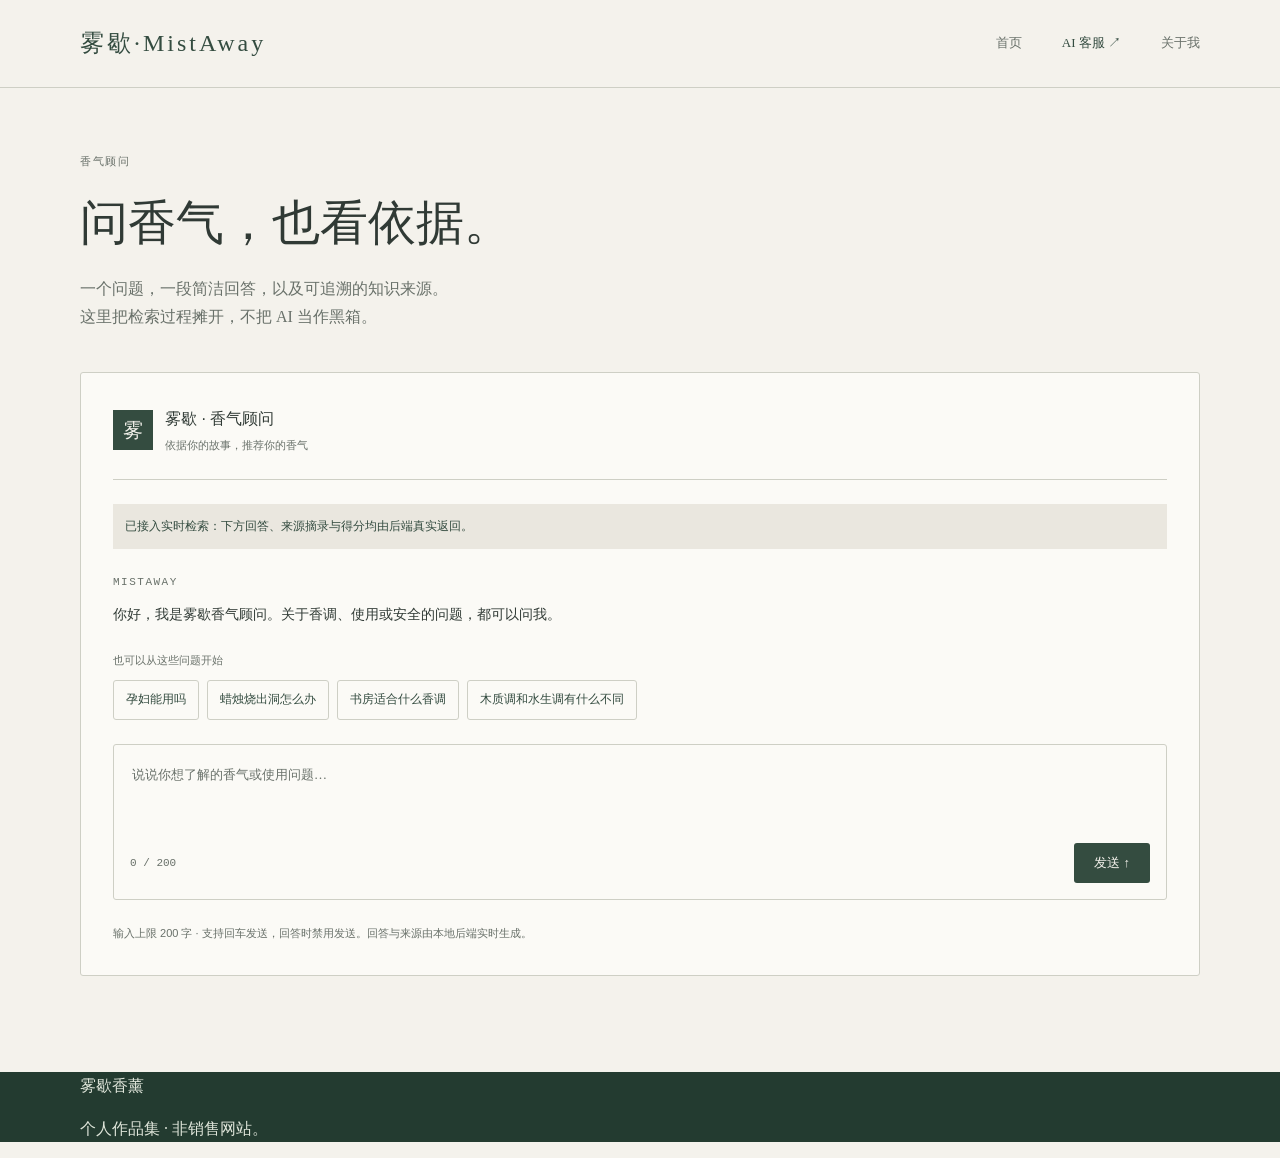
==== website/demo.html @ 94589c71 "初始化：雾歇香薰个人作品集（前端 + AI 客服后端 + RAG 知识库） - 前端：首页 + AI 客服页（SSE 流式对话，实时检索与来源展示） - 后端：FastAPI + SSE，接入 Hyb" ====
<!DOCTYPE html>
<html lang="zh-CN">
<head>
  <meta charset="UTF-8">
  <meta name="viewport" content="width=device-width, initial-scale=1.0">
  <title>AI 客服 · 雾歇·MistAway</title>
  <link rel="stylesheet" href="css/style.css">
</head>
<body>

  <!-- 全站导航（复用自 index.html） -->
  <header class="site-header">
    <div class="container header-inner">
      <a class="brand" href="index.html">雾歇·MistAway</a>
      <nav class="nav">
        <a class="nav-link" href="index.html">首页</a>
        <a class="nav-link is-active" href="demo.html">AI 客服 ↗</a>
        <a class="nav-link" href="about.html">关于我</a>
      </nav>
    </div>
  </header>

  <main>
    <!-- AI 客服页（Figma 节点「AI 客服 · 桌面端」） -->
    <section class="chat-page">
      <div class="container">
        <!-- 页面导言 -->
        <p class="page-tag">香气顾问</p>
        <h1 class="page-title">问香气，也看依据。</h1>
        <p class="page-intro">一个问题，一段简洁回答，以及可追溯的知识来源。<br>这里把检索过程摊开，不把 AI 当作黑箱。</p>

        <!-- 对话工作区 -->
        <div class="chat-card">
          <!-- 顾问身份 -->
          <div class="consultant">
            <span class="consultant-avatar" aria-hidden="true">雾</span>
            <div class="consultant-info">
              <p class="consultant-name">雾歇 · 香气顾问</p>
              <p class="consultant-sub">依据你的故事，推荐你的香气</p>
            </div>
          </div>

          <div class="chat-divider"></div>

          <!-- 演示性质说明 -->
          <p class="demo-note">已接入实时检索：下方回答、来源摘录与得分均由后端真实返回。</p>

          <!-- 对话消息列表（JS 动态渲染，初始一条欢迎语） -->
          <div id="chat-messages" class="chat-messages">
            <div class="msg msg--ai">
              <span class="msg-sender">MISTAWAY</span>
              <p class="msg-answer">你好，我是雾歇香气顾问。关于香调、使用或安全的问题，都可以问我。</p>
            </div>
          </div>

          <!-- 预设问题 -->
          <div class="preset-block">
            <p class="preset-label">也可以从这些问题开始</p>
            <div class="preset-list">
              <button class="preset" type="button">孕妇能用吗</button>
              <button class="preset" type="button">蜡烛烧出洞怎么办</button>
              <button class="preset" type="button">书房适合什么香调</button>
              <button class="preset" type="button">木质调和水生调有什么不同</button>
            </div>
          </div>

          <!-- 输入区 -->
          <div class="chat-input">
            <textarea id="chat-textarea" class="chat-textarea" rows="2" maxlength="200" placeholder="说说你想了解的香气或使用问题…"></textarea>
            <div class="chat-input-row">
              <span id="chat-count" class="chat-count">0 / 200</span>
              <button id="send-btn" class="send-btn" type="button">发送 ↑</button>
            </div>
          </div>

          <p class="chat-hint">输入上限 200 字 · 支持回车发送，回答时禁用发送。回答与来源由本地后端实时生成。</p>
        </div>
      </div>
    </section>
  </main>

  <!-- 页脚（复用自 index.html） -->
  <footer class="site-footer">
    <div class="container">
      <p>雾歇香薰</p>
      <p>个人作品集 · 非销售网站。</p>
    </div>
  </footer>

  <script src="js/chat.js" defer></script>
</body>
</html>
---- website/css/style.css ----
/* ============================================================
   雾歇香薰 · 在线作品集 全站样式
   技术栈：纯静态 CSS，无构建、无框架、无 CDN 依赖
   设计 token 取自 Figma 设计稿（文件 Untitled，节点 2:5281）
   ============================================================ */

:root {
  /* ---- 颜色：取自 Figma globalVars 与节点内联填充 ---- */
  --c-bg: #f4f2ec;           /* s1  米白 · 页面背景 */
  --c-bg-series: #fbfaf6;    /*     香调系列背景 */
  --c-surface: #eae7df;      /* s7  浅米灰 · 信号区 / 卡片背景 */
  --c-primary: #344c40;      /* s2  墨绿 · 主色 */
  --c-primary-deep: #233b30; /*     页脚 / 首屏深绿背景 */
  --c-ink: #303a35;          /* s8  深墨 · 主文字 */
  --c-ink-soft: #69716a;     /* s3  灰绿 · 次级文字 */
  --c-mid: #586a5d;          /* s6  中绿 · 深分隔线 */
  --c-line: #cecfc5;         /* s9  灰 · 描边 / 浅分隔线 */
  --c-tint: #dfe5da;         /* s5  浅绿灰 · 标签 / 页脚文字 */
  --c-tan: #ada590;          /* s10 木色 · 字形意象 */
  --c-on-dark: #fffefc;      /*     hero 品牌主张文字 */
  --c-on-dark-soft: #ffffff; /*     hero 正文文字 */

  /* ---- 字体：取自 Figma get_fonts 与各文字节点 styles.fontFamily，无 CDN ---- */
  --font-display: "Designer Notes", "FZSongKeBenXiuKaiS-R-GB", "STKaiti", "KaiTi", cursive;
  --font-calli: "SXSGYS", "DFChuW4-B5", "FZSongKeBenXiuKaiS-R-GB", "STKaiti", "KaiTi", serif;
  --font-sans: "Noto Sans SC", -apple-system, BlinkMacSystemFont,
    "PingFang SC", "Hiragino Sans GB", "Microsoft YaHei", sans-serif;
  --font-mono: "IBM Plex Mono", "SF Mono", Menlo, Consolas, monospace;

  /* ---- 间距与尺寸：取自 Figma 布局 ---- */
  --maxw: 1280px;    /* 内容最大宽度（1440 画布 - 80 × 2 边距） */
  --gutter: 80px;    /* 页面左右边距 */
  --header-h: 88px;  /* 导航高度 */
  --radius: 3px;     /* 圆角（克制） */
  --gap-card: 28px;  /* 产品卡间距 */
  --gap-scene: 24px; /* 场景卡间距 */

  /* 区块垂直留白 */
  --space-1: 24px;
  --space-2: 40px;
  --space-3: 64px;
  --space-4: 88px;
}

/* ---- 基础重置 ---- */
*,
*::before,
*::after { box-sizing: border-box; }

html { -webkit-text-size-adjust: 100%; }

body {
  margin: 0;
  font-family: var(--font-display);
  font-size: 16px;
  line-height: 1.7;
  color: var(--c-ink);
  background: var(--c-bg);
}

img { max-width: 100%; display: block; }
a { color: inherit; text-decoration: none; }

/* ---- 布局工具 ---- */
.container {
  max-width: var(--maxw);
  margin: 0 auto;
  padding: 0 var(--gutter);
}

.section { padding: var(--space-4) 0; }

/* 章节标识：设计里的「章节标识」小标签 */
.section-tag {
  margin: 0;
  font-family: var(--font-sans);
  font-size: 11px;
  letter-spacing: 4px;
  color: var(--c-ink-soft);
}

/* 章节标题：默认 Designer Notes；各章节标题按 Figma 各自指定字体 */
.section-title {
  margin: 0;
  font-family: var(--font-display);
  font-weight: 400;
  font-size: 42px;
  line-height: 1.4;
  color: var(--c-ink);
}

#ai-entry .section-title {
  font-family: "RTWS ShangYa Demo", "Designer Notes", "FZSongKeBenXiuKaiS-R-GB", serif;
  font-size: 30px;
}

#product-series .section-title {
  font-family: "DFChuW4-B5", "FZSongKeBenXiuKaiS-R-GB", "Noto Serif SC", serif;
  margin-top: 18px;
}

/* ---- 顶部导航 ---- */
.site-header {
  height: var(--header-h);
  background: var(--c-bg);
  border-bottom: 1px solid var(--c-line);
}

.header-inner {
  height: 100%;
  display: flex;
  align-items: center;
  justify-content: space-between;
}

.brand {
  font-family: var(--font-display);
  font-size: 24px;
  letter-spacing: 3px;
  color: var(--c-primary);
}

.nav { display: flex; gap: var(--space-2); }
.nav-link { font-family: var(--font-display); font-size: 13px; color: var(--c-ink-soft); }
.nav-link.is-active {
  font-family: "FZSongKeBenXiuKaiS-R-GB", "STKaiti", "KaiTi", serif;
  color: var(--c-primary);
}

/* ---- 首屏 Hero ---- */
#hero {
  background-color: var(--c-primary-deep);
  background-image: linear-gradient(rgba(35, 59, 48, 0.55), rgba(35, 59, 48, 0.55)),
    url("../assets/images/hero-bg.png");
  background-size: cover;
  background-position: center;
  background-repeat: no-repeat;
}
#hero .section-tag { color: var(--c-tint); }

.hero-title {
  font-family: var(--font-calli);
  font-weight: 400;
  font-size: 64px;
  line-height: 1.3;
  color: var(--c-on-dark);
}

.hero-body {
  font-family: var(--font-display);
  color: var(--c-on-dark-soft);
}

/* ---- AI 信号区 ---- */
#ai-entry {
  background: var(--c-surface);
  padding: 40px 0; /* Figma：上下 40px，覆盖 .section 的 88px */
}

/* 左文右钮的横排布局 */
.ai-entry-inner {
  display: flex;
  align-items: center;
  gap: 48px;
}

.ai-entry-text {
  flex: 1;
  display: flex;
  flex-direction: column;
  gap: 8px;
}

/* AI 入口：此处的「章节标识」在 Figma 用 Designer Notes（其余 section 用 Noto Sans SC） */
#ai-entry .section-tag { font-family: var(--font-display); }

.entry-body {
  margin: 0;
  font-size: 13px;
  color: var(--c-ink-soft);
}

/* ---- 按钮：hero 实底 / AI 入口描边，共用结构 ---- */
.btn {
  display: inline-flex;
  align-items: center;
  gap: 24px;
  height: 48px;
  padding: 0 22px;
  border: 1px solid transparent;
  border-radius: var(--radius);
  background: var(--c-bg);
  font-family: var(--font-display);
  font-size: 14px;
  line-height: 1;
  color: var(--c-primary);
  white-space: nowrap;
}

.btn-arrow {
  font-family: var(--font-sans);
  font-size: 18px;
}

#ai-entry .btn,
#safety .btn {
  background: transparent;
  border-color: var(--c-line);
}

/* AI 信号区：窄屏单栏 */
@media (max-width: 768px) {
  .ai-entry-inner {
    flex-direction: column;
    align-items: flex-start;
    gap: var(--space-1);
  }
}

/* ---- 品牌故事：左题记 + 右正文 双栏 ---- */
.story-layout {
  display: grid;
  grid-template-columns: 460px 1fr;
  column-gap: 100px;
  row-gap: var(--space-2);
  margin-top: var(--space-2);
}

/* 字形意象：雾 —— 歇 */
.story-glyphs {
  display: flex;
  align-items: center;
  gap: 32px;
  margin-top: var(--space-1);
}

.glyph {
  font-family: var(--font-calli);
  font-size: 120px;
  line-height: 1;
  color: var(--c-tan);
}

.glyph-dash {
  width: 60px;
  height: 1px;
  background: var(--c-ink-soft);
}

.story-right p {
  margin: 0 0 22px;
  line-height: 1.8;
}

.story-right p.story-note {
  margin: 23px 0 0;
  font-family: var(--font-mono);
  font-size: 10px;
  color: var(--c-ink-soft);
}

/* 品牌故事：窄屏单栏，缩小字形 */
@media (max-width: 768px) {
  .story-layout {
    grid-template-columns: 1fr;
    column-gap: 0;
  }
  .glyph { font-size: 72px; }
  .story-glyphs { gap: 20px; }
}

/* ---- 香调系列 ---- */
#product-series {
  background: var(--c-bg-series);
  padding: 64px 0 72px; /* 覆盖 .section 的 88px，对齐 Figma 64/72 */
}

.series-lead {
  margin: 18px 0 40px;
  font-family: "Cinzel", "Georgia", "Songti SC", "STSong", serif;
  font-size: 12px;
  color: var(--c-ink-soft);
}

/* 系列分组：顶部分隔线 + 组头 + 产品栅格，组间 40px */
.series-group {
  border-top: 1px solid var(--c-line);
  padding-top: 28px;
  margin-bottom: 40px;
}
.series-group:last-child { margin-bottom: 0; }

/* 组头：左「序号 + 名称 + 英文」，右「题记」 */
.group-head {
  display: flex;
  align-items: center;
  justify-content: space-between;
  gap: 24px;
  margin-bottom: 28px;
}

.group-name {
  display: flex;
  align-items: center;
  gap: 20px;
}

.group-index {
  font-family: var(--font-mono);
  font-size: 12px;
  color: var(--c-ink-soft);
}

.group-title {
  margin: 0;
  font-family: var(--font-display);
  font-weight: 400;
  font-size: 28px;
  line-height: 1.5;
  color: var(--c-primary);
}

.group-en {
  font-family: var(--font-mono);
  font-size: 10px;
  color: var(--c-ink-soft);
}

.group-epigraph {
  margin: 0;
  font-family: var(--font-sans);
  font-size: 13px;
  color: var(--c-ink-soft);
}

/* 产品卡栅格：桌面一行 3 个，间距 28px */
.product-grid {
  display: grid;
  grid-template-columns: repeat(3, 1fr);
  gap: var(--gap-card);
}

.product-card { display: flex; flex-direction: column; }

/* 产品图：408×300 等比裁切；材质标识（左上）+ 品牌标识（右下）叠加 */
.product-img-wrap { position: relative; }

.product-img {
  aspect-ratio: 408 / 300;
  width: 100%;
  object-fit: cover;
  background: var(--c-surface);
  border-radius: var(--radius);
}

.product-material {
  position: absolute;
  top: 18px;
  left: 18px;
  font-family: var(--font-mono);
  font-size: 10px;
  letter-spacing: 1px;
  color: var(--c-primary);
}

.product-brand {
  position: absolute;
  bottom: 18px;
  right: 18px;
  font-family: var(--font-mono);
  font-size: 9px;
  color: var(--c-ink-soft);
}

/* 名称：图下 14px */
.product-name {
  margin: 14px 0 0;
  font-family: var(--font-display);
  font-weight: 400;
  font-size: 21px;
  line-height: 1.5;
  color: var(--c-ink);
}

/* 香调场景（左）+ 数据性质（右），名称下 14px */
.product-meta {
  display: flex;
  justify-content: space-between;
  align-items: baseline;
  gap: 12px;
  margin-top: 14px;
}

.product-scene {
  font-family: var(--font-display);
  font-size: 12px;
  color: var(--c-ink-soft);
}

.product-source {
  font-family: var(--font-sans);
  font-size: 10px;
  color: var(--c-ink-soft);
  white-space: nowrap;
}

/* 产品卡：窄屏改为两列，避免 375px 下过挤 */
@media (max-width: 720px) {
  .product-grid {
    grid-template-columns: repeat(2, 1fr);
    gap: 16px;
  }
  .product-name { font-size: 18px; }
}

/* ---- 日常场景：四张场景卡片 ---- */
#scene .section-title {
  font-family: var(--font-calli);
  margin-top: 32px;
}

.scene-lead {
  margin: 32px 0 0;
  font-family: var(--font-display);
  font-size: 13px;
  color: var(--c-ink-soft);
}

/* 场景卡栅格：桌面一行 4 个，间距 24px */
.scene-grid {
  margin-top: 32px;
  display: grid;
  grid-template-columns: repeat(4, 1fr);
  gap: var(--gap-scene);
}

/* 场景卡：Figma 302×242，浅米灰底、28px 内边距、无圆角 */
.scene-card {
  background: var(--c-surface);
  padding: 28px;
  display: flex;
  flex-direction: column;
  align-items: flex-start;
}

.scene-label {
  align-self: flex-end;
  font-family: var(--font-mono);
  font-size: 9px;
  line-height: 1;
  letter-spacing: 1px;
  color: var(--c-ink-soft);
}

.scene-title {
  margin: 28px 0 0;
  font-family: var(--font-display);
  font-weight: 400;
  font-size: 25px;
  line-height: 1.5;
  color: var(--c-ink);
}

.scene-body {
  margin: 18px 0 0;
  font-family: var(--font-display);
  font-size: 13px;
  line-height: 1.8;
  color: var(--c-ink);
}

.scene-note {
  margin: 37px 0 0;
  font-family: var(--font-display);
  font-size: 11px;
  color: var(--c-ink-soft);
}

/* 场景卡：窄屏收为两列 / 单列 */
@media (max-width: 900px) {
  .scene-grid { grid-template-columns: repeat(2, 1fr); }
}
@media (max-width: 560px) {
  .scene-grid { grid-template-columns: 1fr; }
}

/* ---- 使用与安全：左题记 + 右说明 双栏 ---- */
#safety {
  background: var(--c-surface);
  padding: 64px 0 80px; /* 覆盖 .section 的 88px，对齐 Figma 64/80 */
}

.safety-layout {
  margin-top: 32px;
  display: grid;
  grid-template-columns: 360px 848px;
  column-gap: 72px;
}

.safety-left {
  display: flex;
  flex-direction: column;
  align-items: flex-start;
  gap: 24px;
}

.safety-title {
  margin: 0;
  font-family: var(--font-calli);
  font-weight: 400;
  font-size: 36px;
  line-height: 1.5;
  color: var(--c-ink);
}

.safety-right {
  display: flex;
  flex-direction: column;
  gap: 18px;
}

.safety-item-title {
  margin: 0;
  font-family: var(--font-display);
  font-weight: 400;
  font-size: 16px;
  line-height: 1.8;
  color: var(--c-ink);
}

.safety-item-body {
  margin: 0;
  font-family: var(--font-display);
  font-size: 14px;
  line-height: 1.8;
  color: var(--c-ink);
}

.safety-divider {
  height: 1px;
  background: var(--c-line);
}

.safety-disclaimer {
  margin: 0;
  font-family: var(--font-display);
  font-size: 11px;
  color: var(--c-ink-soft);
}

/* 使用与安全：窄屏单栏 */
@media (max-width: 900px) {
  .safety-layout {
    grid-template-columns: 1fr;
    row-gap: var(--space-2);
  }
}

/* ---- 页脚 ---- */
.site-footer {
  background: var(--c-primary-deep);
  color: var(--c-tint);
}

/* ---- 移动端：收窄页边距，保证 375px 下无横向滚动 ---- */
@media (max-width: 768px) {
  :root { --gutter: 24px; }
}

/* ============================================================
   AI 客服页（demo.html）
   ============================================================ */
.chat-page {
  padding: 64px 0 80px;
}

/* 页面导言 */
.page-tag {
  margin: 0;
  font-family: var(--font-sans);
  font-size: 11px;
  letter-spacing: 1.5px;
  color: var(--c-ink-soft);
}

.page-title {
  margin: 16px 0 0;
  font-family: var(--font-calli);
  font-weight: 400;
  font-size: 48px;
  line-height: 1.5;
  color: var(--c-ink);
}

.page-intro {
  margin: 16px 0 0;
  font-family: var(--font-display);
  font-size: 16px;
  line-height: 1.8;
  color: var(--c-ink-soft);
}

/* 对话工作区卡片：浅米白底 + 描边 + 32px 内边距，内部 24px 间距 */
.chat-card {
  margin-top: var(--space-2);
  display: flex;
  flex-direction: column;
  gap: 24px;
  background: var(--c-bg-series);
  border: 1px solid var(--c-line);
  border-radius: var(--radius);
  padding: 32px;
}

/* 顾问身份：墨绿方标 + 名称与副题 */
.consultant {
  display: flex;
  align-items: center;
  gap: 12px;
}

.consultant-avatar {
  flex: none;
  display: flex;
  align-items: center;
  justify-content: center;
  width: 40px;
  height: 40px;
  background: var(--c-primary);
  color: var(--c-bg);
  font-family: var(--font-calli);
  font-size: 20px;
  line-height: 1;
}

.consultant-info {
  display: flex;
  flex-direction: column;
  gap: 2px;
}

.consultant-name {
  margin: 0;
  font-family: var(--font-sans);
  font-size: 16px;
  line-height: 1.8;
  color: var(--c-ink);
}

.consultant-sub {
  margin: 0;
  font-family: var(--font-sans);
  font-size: 11px;
  color: var(--c-ink-soft);
}

/* 分隔线 */
.chat-divider {
  height: 1px;
  background: var(--c-line);
}

/* 演示性质说明条 */
.demo-note {
  margin: 0;
  padding: 12px;
  background: var(--c-surface);
  font-family: var(--font-display);
  font-size: 12px;
  line-height: 1.8;
  color: var(--c-primary);
}

/* 对话消息：用户右对齐气泡 / 顾问左对齐正文 */
.msg--user {
  display: flex;
  flex-direction: column;
  align-items: flex-end;
}

.msg--ai {
  display: flex;
  flex-direction: column;
  align-items: flex-start;
}

.msg-sender {
  font-family: var(--font-mono);
  font-size: 10px;
  color: var(--c-ink-soft);
}

.msg--ai .msg-sender {
  font-size: 11px;
  letter-spacing: 1.5px;
}

.msg-bubble {
  margin: 8px 0 0;
  max-width: 380px;
  padding: 16px;
  background: var(--c-surface);
  border-radius: var(--radius);
  font-family: var(--font-display);
  font-size: 14px;
  line-height: 1.8;
  color: var(--c-ink);
}

.msg-answer {
  margin: 10px 0 0;
  font-family: var(--font-display);
  font-size: 14px;
  line-height: 1.8;
  color: var(--c-ink);
}

/* 预设问题 */
.preset-block {
  display: flex;
  flex-direction: column;
  gap: 10px;
}

.preset-label {
  margin: 0;
  font-family: var(--font-display);
  font-size: 11px;
  color: var(--c-ink-soft);
}

.preset-list {
  display: flex;
  flex-wrap: wrap;
  gap: 8px;
}

.preset {
  padding: 8px 12px;
  border: 1px solid var(--c-line);
  border-radius: var(--radius);
  background: transparent;
  font-family: var(--font-display);
  font-size: 12px;
  line-height: 1.8;
  color: var(--c-primary);
  cursor: pointer;
}

/* 输入区 */
.chat-input {
  border: 1px solid var(--c-line);
  border-radius: var(--radius);
  padding: 16px;
}

.chat-input-placeholder {
  margin: 0;
  font-family: var(--font-display);
  font-size: 13px;
  color: var(--c-ink-soft);
}

.chat-input-row {
  margin-top: 24px;
  display: flex;
  align-items: center;
  justify-content: space-between;
}

.chat-count {
  font-family: var(--font-mono);
  font-size: 11px;
  color: var(--c-ink-soft);
}

.send-btn {
  padding: 8px 20px;
  border: 0;
  border-radius: var(--radius);
  background: var(--c-primary);
  font-family: var(--font-sans);
  font-size: 13px;
  line-height: 1.8;
  color: var(--c-bg);
  cursor: pointer;
}

/* 输入提示 */
.chat-hint {
  margin: 0;
  font-family: var(--font-sans);
  font-size: 11px;
  color: var(--c-ink-soft);
}

/* 客服页：窄屏收窄卡片内边距 */
@media (max-width: 768px) {
  .chat-card { padding: 24px 16px; }
}

/* ---- 实时对话（JS 动态渲染） ---- */
.chat-messages {
  display: flex;
  flex-direction: column;
  gap: 24px;
  max-height: 520px;
  overflow-y: auto;
}

/* 输入区真实文本框：无边框、随内容换行、不出现滚动条 */
.chat-textarea {
  width: 100%;
  border: 0;
  outline: none;
  resize: none;
  background: transparent;
  font-family: var(--font-display);
  font-size: 13px;
  line-height: 1.8;
  color: var(--c-ink);
}

.chat-textarea::placeholder {
  color: var(--c-ink-soft);
}

.send-btn:disabled {
  opacity: 0.5;
  cursor: not-allowed;
}

/* 来源列表：回答下方、可追溯的知识出处 */
.sources {
  margin-top: 14px;
  padding-top: 12px;
  border-top: 1px dashed var(--c-line);
  display: flex;
  flex-direction: column;
  gap: 10px;
}

.sources-label {
  margin: 0;
  font-family: var(--font-mono);
  font-size: 10px;
  letter-spacing: 1px;
  color: var(--c-ink-soft);
}

.source-item {
  padding: 10px 12px;
  background: var(--c-surface);
  border-radius: var(--radius);
}

.source-head {
  display: flex;
  align-items: baseline;
  justify-content: space-between;
  gap: 12px;
}

.source-title {
  font-family: var(--font-sans);
  font-size: 12px;
  color: var(--c-primary);
}

.source-score {
  font-family: var(--font-mono);
  font-size: 10px;
  color: var(--c-ink-soft);
  white-space: nowrap;
}

.source-body {
  margin: 6px 0 0;
  font-family: var(--font-display);
  font-size: 12px;
  line-height: 1.8;
  color: var(--c-ink-soft);
  display: -webkit-box;
  -webkit-line-clamp: 3;
  -webkit-box-orient: vertical;
  overflow: hidden;
}

/* 错误提示 */
.msg-error {
  margin: 10px 0 0;
  padding: 10px 12px;
  background: #f6e6e0;
  border-radius: var(--radius);
  font-family: var(--font-display);
  font-size: 13px;
  line-height: 1.8;
  color: #9a4a3a;
}
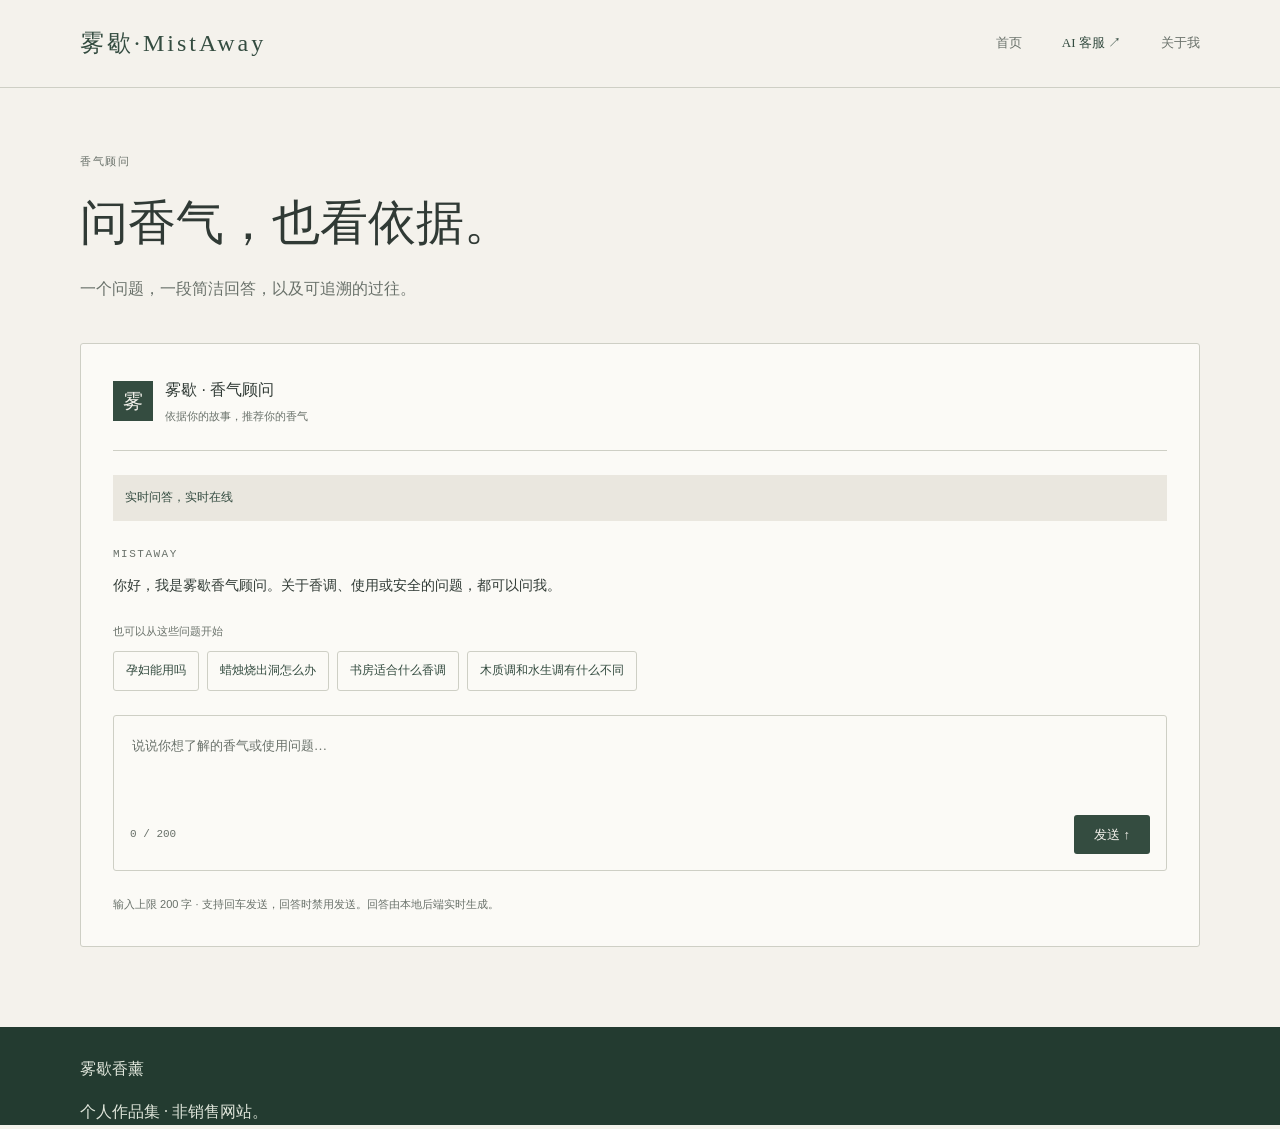
==== commit a038d8f9: "feat: 更新评测脚本与前端页面接入香气推荐追问及spec文档" ====
--- a/website/demo.html
+++ b/website/demo.html
@@ -27,7 +27,7 @@
         <!-- 页面导言 -->
         <p class="page-tag">香气顾问</p>
         <h1 class="page-title">问香气，也看依据。</h1>
-        <p class="page-intro">一个问题，一段简洁回答，以及可追溯的知识来源。<br>这里把检索过程摊开，不把 AI 当作黑箱。</p>
+        <p class="page-intro">一个问题，一段简洁回答，以及可追溯的过往。</p>
 
         <!-- 对话工作区 -->
         <div class="chat-card">
@@ -43,7 +43,7 @@
           <div class="chat-divider"></div>
 
           <!-- 演示性质说明 -->
-          <p class="demo-note">已接入实时检索：下方回答、来源摘录与得分均由后端真实返回。</p>
+          <p class="demo-note">实时问答，实时在线</p>
 
           <!-- 对话消息列表（JS 动态渲染，初始一条欢迎语） -->
           <div id="chat-messages" class="chat-messages">
@@ -73,7 +73,7 @@
             </div>
           </div>
 
-          <p class="chat-hint">输入上限 200 字 · 支持回车发送，回答时禁用发送。回答与来源由本地后端实时生成。</p>
+          <p class="chat-hint">输入上限 200 字 · 支持回车发送，回答时禁用发送。回答由本地后端实时生成。</p>
         </div>
       </div>
     </section>
--- a/website/css/style.css
+++ b/website/css/style.css
@@ -560,6 +560,11 @@
 .site-footer {
   background: var(--c-primary-deep);
   color: var(--c-tint);
+  padding-top: 12px;   /* 只加上方空白，把字往下挪；不加边框、不改字重 */
+}
+
+.site-footer p:last-child {
+  margin-bottom: 4px;  /* 底部少留空白，抵消上方新增，绿栏整体高度不变 */
 }
 
 /* ---- 移动端：收窄页边距，保证 375px 下无横向滚动 ---- */
@@ -830,62 +835,6 @@
   cursor: not-allowed;
 }
 
-/* 来源列表：回答下方、可追溯的知识出处 */
-.sources {
-  margin-top: 14px;
-  padding-top: 12px;
-  border-top: 1px dashed var(--c-line);
-  display: flex;
-  flex-direction: column;
-  gap: 10px;
-}
-
-.sources-label {
-  margin: 0;
-  font-family: var(--font-mono);
-  font-size: 10px;
-  letter-spacing: 1px;
-  color: var(--c-ink-soft);
-}
-
-.source-item {
-  padding: 10px 12px;
-  background: var(--c-surface);
-  border-radius: var(--radius);
-}
-
-.source-head {
-  display: flex;
-  align-items: baseline;
-  justify-content: space-between;
-  gap: 12px;
-}
-
-.source-title {
-  font-family: var(--font-sans);
-  font-size: 12px;
-  color: var(--c-primary);
-}
-
-.source-score {
-  font-family: var(--font-mono);
-  font-size: 10px;
-  color: var(--c-ink-soft);
-  white-space: nowrap;
-}
-
-.source-body {
-  margin: 6px 0 0;
-  font-family: var(--font-display);
-  font-size: 12px;
-  line-height: 1.8;
-  color: var(--c-ink-soft);
-  display: -webkit-box;
-  -webkit-line-clamp: 3;
-  -webkit-box-orient: vertical;
-  overflow: hidden;
-}
-
 /* 错误提示 */
 .msg-error {
   margin: 10px 0 0;
